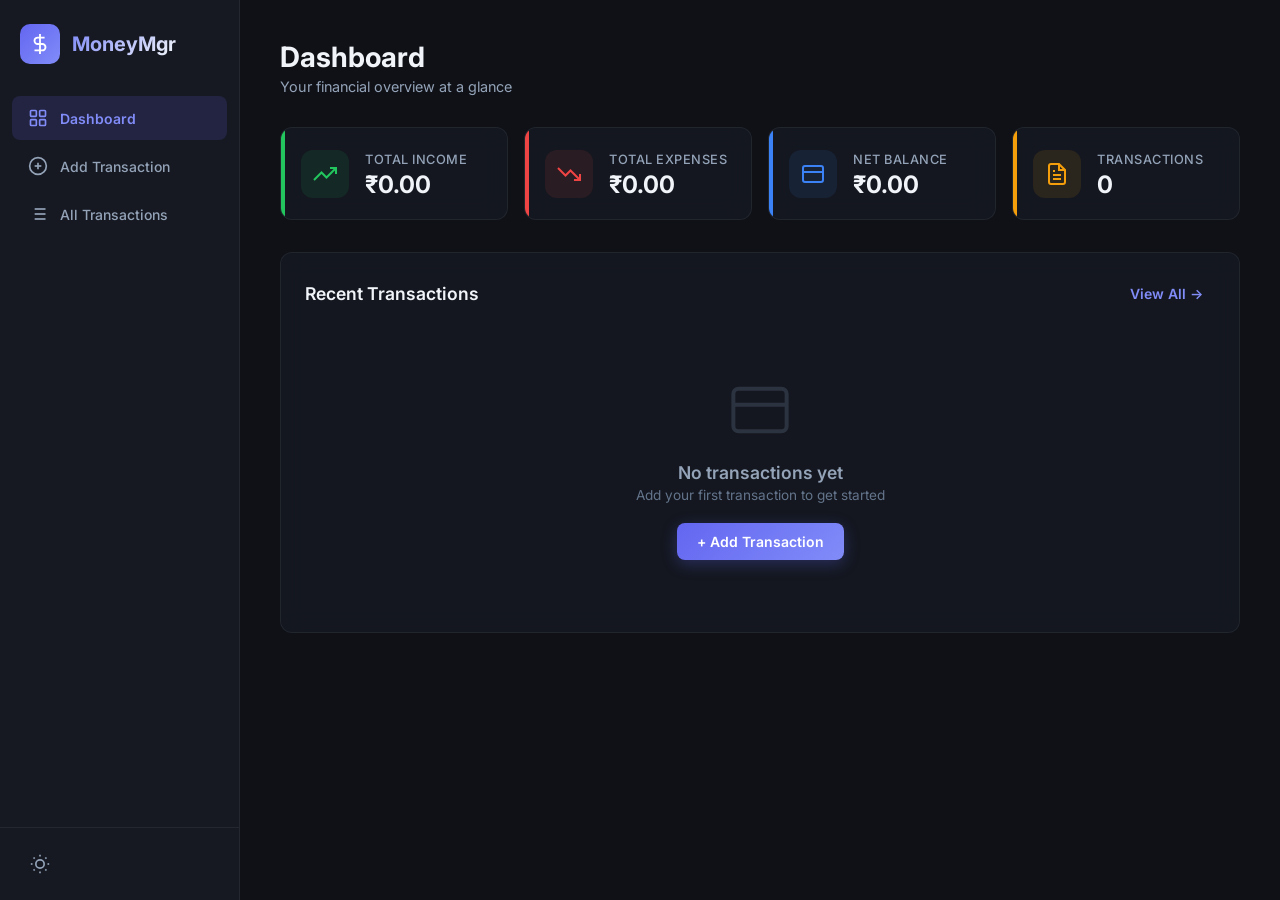
==== frontend/index.html @ 244f4309 "feat: Initial Money Manager implementation - Django backend with DRF REST API (full CRUD + summary e" ====
<!DOCTYPE html>
<html lang="en">
<head>
    <meta charset="UTF-8">
    <meta name="viewport" content="width=device-width, initial-scale=1.0">
    <meta name="description" content="Money Manager — Track your income and expenses with a clean, modern interface.">
    <title>Money Manager — Smart Finance Tracker</title>
    <link rel="preconnect" href="https://fonts.googleapis.com">
    <link rel="preconnect" href="https://fonts.gstatic.com" crossorigin>
    <link href="https://fonts.googleapis.com/css2?family=Inter:wght@300;400;500;600;700;800&display=swap" rel="stylesheet">
    <link rel="stylesheet" href="css/styles.css">
</head>
<body>
    <!-- SIDEBAR -->
    <aside class="sidebar" id="sidebar">
        <div class="sidebar-header">
            <div class="logo">
                <div class="logo-icon">
                    <svg viewBox="0 0 24 24" fill="none" stroke="currentColor" stroke-width="2">
                        <path d="M12 1v22M17 5H9.5a3.5 3.5 0 000 7h5a3.5 3.5 0 010 7H6"/>
                    </svg>
                </div>
                <span class="logo-text">MoneyMgr</span>
            </div>
        </div>
        <nav class="sidebar-nav">
            <a href="#" class="nav-item active" data-section="dashboard">
                <svg viewBox="0 0 24 24" fill="none" stroke="currentColor" stroke-width="2"><rect x="3" y="3" width="7" height="7" rx="1"/><rect x="14" y="3" width="7" height="7" rx="1"/><rect x="3" y="14" width="7" height="7" rx="1"/><rect x="14" y="14" width="7" height="7" rx="1"/></svg>
                <span>Dashboard</span>
            </a>
            <a href="#" class="nav-item" data-section="add-transaction">
                <svg viewBox="0 0 24 24" fill="none" stroke="currentColor" stroke-width="2"><circle cx="12" cy="12" r="10"/><line x1="12" y1="8" x2="12" y2="16"/><line x1="8" y1="12" x2="16" y2="12"/></svg>
                <span>Add Transaction</span>
            </a>
            <a href="#" class="nav-item" data-section="transactions">
                <svg viewBox="0 0 24 24" fill="none" stroke="currentColor" stroke-width="2"><line x1="8" y1="6" x2="21" y2="6"/><line x1="8" y1="12" x2="21" y2="12"/><line x1="8" y1="18" x2="21" y2="18"/><line x1="3" y1="6" x2="3.01" y2="6"/><line x1="3" y1="12" x2="3.01" y2="12"/><line x1="3" y1="18" x2="3.01" y2="18"/></svg>
                <span>All Transactions</span>
            </a>
        </nav>
        <div class="sidebar-footer">
            <div class="theme-toggle" id="themeToggle">
                <svg class="sun-icon" viewBox="0 0 24 24" fill="none" stroke="currentColor" stroke-width="2"><circle cx="12" cy="12" r="5"/><line x1="12" y1="1" x2="12" y2="3"/><line x1="12" y1="21" x2="12" y2="23"/><line x1="4.22" y1="4.22" x2="5.64" y2="5.64"/><line x1="18.36" y1="18.36" x2="19.78" y2="19.78"/><line x1="1" y1="12" x2="3" y2="12"/><line x1="21" y1="12" x2="23" y2="12"/><line x1="4.22" y1="19.78" x2="5.64" y2="18.36"/><line x1="18.36" y1="5.64" x2="19.78" y2="4.22"/></svg>
                <svg class="moon-icon" viewBox="0 0 24 24" fill="none" stroke="currentColor" stroke-width="2"><path d="M21 12.79A9 9 0 1 1 11.21 3 7 7 0 0 0 21 12.79z"/></svg>
            </div>
        </div>
    </aside>

    <!-- MOBILE HEADER -->
    <header class="mobile-header" id="mobileHeader">
        <button class="hamburger" id="hamburger">
            <span></span><span></span><span></span>
        </button>
        <div class="mobile-logo">
            <div class="logo-icon small">
                <svg viewBox="0 0 24 24" fill="none" stroke="currentColor" stroke-width="2">
                    <path d="M12 1v22M17 5H9.5a3.5 3.5 0 000 7h5a3.5 3.5 0 010 7H6"/>
                </svg>
            </div>
            <span>MoneyMgr</span>
        </div>
    </header>

    <!-- MAIN CONTENT -->
    <main class="main-content" id="mainContent">

        <!-- DASHBOARD -->
        <section class="section active" id="section-dashboard">
            <div class="section-header">
                <h1>Dashboard</h1>
                <p class="subtitle">Your financial overview at a glance</p>
            </div>
            <div class="summary-cards">
                <div class="card summary-card credited" id="cardCredited">
                    <div class="card-icon">
                        <svg viewBox="0 0 24 24" fill="none" stroke="currentColor" stroke-width="2"><polyline points="23 6 13.5 15.5 8.5 10.5 1 18"/><polyline points="17 6 23 6 23 12"/></svg>
                    </div>
                    <div class="card-info">
                        <span class="card-label">Total Income</span>
                        <span class="card-value" id="totalCredited">₹0.00</span>
                    </div>
                </div>
                <div class="card summary-card spent" id="cardSpent">
                    <div class="card-icon">
                        <svg viewBox="0 0 24 24" fill="none" stroke="currentColor" stroke-width="2"><polyline points="23 18 13.5 8.5 8.5 13.5 1 6"/><polyline points="17 18 23 18 23 12"/></svg>
                    </div>
                    <div class="card-info">
                        <span class="card-label">Total Expenses</span>
                        <span class="card-value" id="totalSpent">₹0.00</span>
                    </div>
                </div>
                <div class="card summary-card balance" id="cardBalance">
                    <div class="card-icon">
                        <svg viewBox="0 0 24 24" fill="none" stroke="currentColor" stroke-width="2"><rect x="2" y="4" width="20" height="16" rx="2"/><line x1="2" y1="10" x2="22" y2="10"/></svg>
                    </div>
                    <div class="card-info">
                        <span class="card-label">Net Balance</span>
                        <span class="card-value" id="netBalance">₹0.00</span>
                    </div>
                </div>
                <div class="card summary-card count" id="cardCount">
                    <div class="card-icon">
                        <svg viewBox="0 0 24 24" fill="none" stroke="currentColor" stroke-width="2"><path d="M14 2H6a2 2 0 0 0-2 2v16a2 2 0 0 0 2 2h12a2 2 0 0 0 2-2V8z"/><polyline points="14 2 14 8 20 8"/><line x1="16" y1="13" x2="8" y2="13"/><line x1="16" y1="17" x2="8" y2="17"/><polyline points="10 9 9 9 8 9"/></svg>
                    </div>
                    <div class="card-info">
                        <span class="card-label">Transactions</span>
                        <span class="card-value" id="txnCount">0</span>
                    </div>
                </div>
            </div>
            <div class="card recent-transactions">
                <div class="card-header">
                    <h2>Recent Transactions</h2>
                    <button class="btn btn-ghost" onclick="showSection('transactions')">View All →</button>
                </div>
                <div class="transactions-list" id="recentTransactions">
                    <div class="empty-state" id="dashboardEmpty">
                        <svg viewBox="0 0 24 24" fill="none" stroke="currentColor" stroke-width="1.5" class="empty-icon"><rect x="2" y="4" width="20" height="16" rx="2"/><line x1="2" y1="10" x2="22" y2="10"/></svg>
                        <p>No transactions yet</p>
                        <span>Add your first transaction to get started</span>
                        <button class="btn btn-primary" onclick="showSection('add-transaction')">+ Add Transaction</button>
                    </div>
                </div>
            </div>
        </section>

        <!-- ADD TRANSACTION -->
        <section class="section" id="section-add-transaction">
            <div class="section-header">
                <h1>Add Transaction</h1>
                <p class="subtitle">Record a new income or expense</p>
            </div>
            <div class="card form-card">
                <form id="transactionForm" novalidate>
                    <div class="form-group">
                        <label class="form-label">Transaction Type</label>
                        <div class="status-toggle" id="statusToggle">
                            <button type="button" class="toggle-btn active" data-status="spent">
                                <svg viewBox="0 0 24 24" fill="none" stroke="currentColor" stroke-width="2"><polyline points="23 18 13.5 8.5 8.5 13.5 1 6"/></svg>
                                Expense
                            </button>
                            <button type="button" class="toggle-btn" data-status="credited">
                                <svg viewBox="0 0 24 24" fill="none" stroke="currentColor" stroke-width="2"><polyline points="23 6 13.5 15.5 8.5 10.5 1 18"/></svg>
                                Income
                            </button>
                        </div>
                        <input type="hidden" id="status" name="status" value="spent">
                    </div>
                    <div class="form-group">
                        <label class="form-label" for="amount">Amount (₹)</label>
                        <div class="input-wrapper currency">
                            <span class="input-prefix">₹</span>
                            <input type="number" id="amount" name="amount" placeholder="0.00" step="0.01" min="0.01" required>
                        </div>
                        <span class="form-error" id="amountError"></span>
                    </div>
                    <div class="form-group">
                        <label class="form-label" for="category">Category</label>
                        <div class="category-grid" id="categoryGrid">
                            <button type="button" class="category-chip active" data-category="food">🍕 Food</button>
                            <button type="button" class="category-chip" data-category="transport">🚗 Transport</button>
                            <button type="button" class="category-chip" data-category="shopping">🛍️ Shopping</button>
                            <button type="button" class="category-chip" data-category="bills">💡 Bills</button>
                            <button type="button" class="category-chip" data-category="health">🏥 Health</button>
                            <button type="button" class="category-chip" data-category="entertainment">🎬 Entertainment</button>
                            <button type="button" class="category-chip" data-category="salary">💰 Salary</button>
                            <button type="button" class="category-chip" data-category="freelance">💻 Freelance</button>
                            <button type="button" class="category-chip" data-category="investment">📈 Investment</button>
                            <button type="button" class="category-chip" data-category="other">📋 Other</button>
                        </div>
                        <input type="hidden" id="category" name="category" value="food">
                    </div>
                    <div class="form-group">
                        <label class="form-label" for="date">Date</label>
                        <input type="date" id="date" name="date" required>
                    </div>
                    <div class="form-group">
                        <label class="form-label" for="description">Description <span class="optional">(optional)</span></label>
                        <textarea id="description" name="description" rows="3" placeholder="e.g., Lunch at office canteen"></textarea>
                    </div>
                    <button type="submit" class="btn btn-primary btn-lg btn-submit" id="submitBtn">
                        <span class="btn-text">Save Transaction</span>
                        <span class="btn-loader">
                            <svg class="spinner" viewBox="0 0 24 24"><circle cx="12" cy="12" r="10" fill="none" stroke="currentColor" stroke-width="3" stroke-dasharray="31.4" stroke-linecap="round"/></svg>
                        </span>
                    </button>
                </form>
            </div>
        </section>

        <!-- ALL TRANSACTIONS -->
        <section class="section" id="section-transactions">
            <div class="section-header">
                <h1>All Transactions</h1>
                <p class="subtitle">Complete history of your finances</p>
            </div>
            <div class="card filters-card">
                <div class="filters-row">
                    <div class="filter-group">
                        <label for="filterStatus">Status</label>
                        <select id="filterStatus">
                            <option value="">All</option>
                            <option value="spent">Expenses</option>
                            <option value="credited">Income</option>
                        </select>
                    </div>
                    <div class="filter-group">
                        <label for="filterCategory">Category</label>
                        <select id="filterCategory">
                            <option value="">All Categories</option>
                            <option value="food">🍕 Food & Dining</option>
                            <option value="transport">🚗 Transport & Fuel</option>
                            <option value="shopping">🛍️ Shopping</option>
                            <option value="bills">💡 Bills & Utilities</option>
                            <option value="health">🏥 Health & Medical</option>
                            <option value="entertainment">🎬 Entertainment</option>
                            <option value="salary">💰 Salary & Income</option>
                            <option value="freelance">💻 Freelance Income</option>
                            <option value="investment">📈 Investments</option>
                            <option value="other">📋 Miscellaneous</option>
                        </select>
                    </div>
                </div>
            </div>
            <div class="card table-card">
                <div class="table-responsive">
                    <table class="transactions-table" id="transactionsTable">
                        <thead>
                            <tr>
                                <th>Date</th>
                                <th>Category</th>
                                <th>Description</th>
                                <th>Status</th>
                                <th class="text-right">Amount</th>
                                <th class="text-center">Actions</th>
                            </tr>
                        </thead>
                        <tbody id="transactionsBody"></tbody>
                    </table>
                </div>
                <div class="empty-state" id="tableEmpty" style="display:none;">
                    <svg viewBox="0 0 24 24" fill="none" stroke="currentColor" stroke-width="1.5" class="empty-icon"><path d="M14 2H6a2 2 0 0 0-2 2v16a2 2 0 0 0 2 2h12a2 2 0 0 0 2-2V8z"/><polyline points="14 2 14 8 20 8"/></svg>
                    <p>No transactions found</p>
                    <span>Try adjusting your filters or add a new transaction</span>
                </div>
            </div>
        </section>
    </main>

    <!-- TOAST -->
    <div class="toast-container" id="toastContainer"></div>

    <!-- DELETE MODAL -->
    <div class="modal-overlay" id="deleteModal">
        <div class="modal">
            <div class="modal-icon">
                <svg viewBox="0 0 24 24" fill="none" stroke="currentColor" stroke-width="2"><polyline points="3 6 5 6 21 6"/><path d="M19 6v14a2 2 0 0 1-2 2H7a2 2 0 0 1-2-2V6m3 0V4a2 2 0 0 1 2-2h4a2 2 0 0 1 2 2v2"/><line x1="10" y1="11" x2="10" y2="17"/><line x1="14" y1="11" x2="14" y2="17"/></svg>
            </div>
            <h3>Delete Transaction?</h3>
            <p>This action cannot be undone. The transaction will be permanently removed.</p>
            <div class="modal-actions">
                <button class="btn btn-ghost" id="cancelDelete">Cancel</button>
                <button class="btn btn-danger" id="confirmDelete">Delete</button>
            </div>
        </div>
    </div>

    <script src="js/app.js"></script>
</body>
</html>
---- frontend/css/styles.css ----
/* Money Manager — Design System */
:root {
  --bg-primary: #0f1117; --bg-secondary: #161922;
  --bg-card: rgba(22, 25, 34, 0.8); --bg-card-hover: rgba(30, 34, 48, 0.9);
  --bg-input: rgba(255,255,255,0.04);
  --border: rgba(255,255,255,0.06); --border-focus: rgba(99,102,241,0.5);
  --text-primary: #f1f5f9; --text-secondary: #94a3b8; --text-muted: #64748b;
  --accent: #6366f1; --accent-light: #818cf8; --accent-glow: rgba(99,102,241,0.15);
  --green: #22c55e; --green-bg: rgba(34,197,94,0.1); --green-border: rgba(34,197,94,0.2);
  --red: #ef4444; --red-bg: rgba(239,68,68,0.1); --red-border: rgba(239,68,68,0.2);
  --blue: #3b82f6; --blue-bg: rgba(59,130,246,0.1);
  --yellow: #f59e0b; --yellow-bg: rgba(245,158,11,0.1);
  --sidebar-width: 240px; --radius: 12px; --radius-sm: 8px;
  --shadow: 0 4px 24px rgba(0,0,0,0.3);
  --transition: 0.2s cubic-bezier(0.4,0,0.2,1);
}
[data-theme="light"] {
  --bg-primary: #f8fafc; --bg-secondary: #ffffff;
  --bg-card: rgba(255,255,255,0.9); --bg-card-hover: rgba(248,250,252,1);
  --bg-input: rgba(0,0,0,0.03); --border: rgba(0,0,0,0.08);
  --text-primary: #1e293b; --text-secondary: #475569; --text-muted: #94a3b8;
  --shadow: 0 4px 24px rgba(0,0,0,0.08);
}
*, *::before, *::after { box-sizing: border-box; margin: 0; padding: 0; }
html { font-size: 16px; scroll-behavior: smooth; }
body { font-family: 'Inter', -apple-system, sans-serif; background: var(--bg-primary); color: var(--text-primary); min-height: 100vh; display: flex; overflow-x: hidden; transition: background var(--transition), color var(--transition); }

.sidebar { width: var(--sidebar-width); height: 100vh; position: fixed; left: 0; top: 0; background: var(--bg-secondary); border-right: 1px solid var(--border); display: flex; flex-direction: column; z-index: 100; transition: transform 0.3s ease; }
.sidebar-header { padding: 24px 20px; }
.logo { display: flex; align-items: center; gap: 12px; }
.logo-icon { width: 40px; height: 40px; background: linear-gradient(135deg, var(--accent), var(--accent-light)); border-radius: 10px; display: flex; align-items: center; justify-content: center; color: white; }
.logo-icon svg { width: 22px; height: 22px; }
.logo-icon.small { width: 32px; height: 32px; }
.logo-icon.small svg { width: 18px; height: 18px; }
.logo-text { font-size: 1.25rem; font-weight: 700; background: linear-gradient(135deg, var(--accent-light), var(--text-primary)); -webkit-background-clip: text; -webkit-text-fill-color: transparent; }
.sidebar-nav { flex: 1; padding: 8px 12px; display: flex; flex-direction: column; gap: 4px; }
.nav-item { display: flex; align-items: center; gap: 12px; padding: 12px 16px; border-radius: var(--radius-sm); color: var(--text-secondary); text-decoration: none; font-size: 0.875rem; font-weight: 500; transition: all var(--transition); }
.nav-item svg { width: 20px; height: 20px; flex-shrink: 0; }
.nav-item:hover { background: var(--accent-glow); color: var(--text-primary); }
.nav-item.active { background: var(--accent-glow); color: var(--accent-light); font-weight: 600; }
.sidebar-footer { padding: 16px 20px; border-top: 1px solid var(--border); }
.theme-toggle { width: 40px; height: 40px; border-radius: var(--radius-sm); display: flex; align-items: center; justify-content: center; cursor: pointer; color: var(--text-secondary); }
.theme-toggle:hover { background: var(--accent-glow); color: var(--accent-light); }
.theme-toggle svg { width: 20px; height: 20px; }
.moon-icon { display: none; }
[data-theme="light"] .sun-icon { display: none; }
[data-theme="light"] .moon-icon { display: block; }

.mobile-header { display: none; position: fixed; top: 0; left: 0; right: 0; height: 56px; background: var(--bg-secondary); border-bottom: 1px solid var(--border); align-items: center; padding: 0 16px; z-index: 90; gap: 12px; }
.hamburger { background: none; border: none; cursor: pointer; width: 32px; height: 32px; display: flex; flex-direction: column; justify-content: center; gap: 5px; padding: 4px; }
.hamburger span { width: 100%; height: 2px; background: var(--text-primary); border-radius: 2px; }
.mobile-logo { display: flex; align-items: center; gap: 8px; font-weight: 700; font-size: 1.1rem; color: var(--text-primary); }

.main-content { margin-left: var(--sidebar-width); flex: 1; padding: 40px; max-width: 1200px; width: 100%; }
.section { display: none; animation: fadeIn 0.3s ease; }
.section.active { display: block; }
@keyframes fadeIn { from { opacity: 0; transform: translateY(12px); } to { opacity: 1; transform: translateY(0); } }
.section-header { margin-bottom: 32px; }
.section-header h1 { font-size: 1.75rem; font-weight: 700; margin-bottom: 4px; }
.subtitle { color: var(--text-secondary); font-size: 0.9rem; }

.card { background: var(--bg-card); border: 1px solid var(--border); border-radius: var(--radius); padding: 24px; backdrop-filter: blur(12px); transition: all var(--transition); }
.card:hover { border-color: rgba(255,255,255,0.1); }
.summary-cards { display: grid; grid-template-columns: repeat(auto-fit, minmax(220px, 1fr)); gap: 16px; margin-bottom: 32px; }
.summary-card { display: flex; align-items: center; gap: 16px; padding: 20px; position: relative; overflow: hidden; }
.summary-card::before { content: ''; position: absolute; top: 0; left: 0; width: 4px; height: 100%; border-radius: 0 4px 4px 0; }
.summary-card.credited::before { background: var(--green); }
.summary-card.spent::before { background: var(--red); }
.summary-card.balance::before { background: var(--blue); }
.summary-card.count::before { background: var(--yellow); }
.card-icon { width: 48px; height: 48px; border-radius: 12px; display: flex; align-items: center; justify-content: center; flex-shrink: 0; }
.card-icon svg { width: 24px; height: 24px; }
.credited .card-icon { background: var(--green-bg); color: var(--green); }
.spent .card-icon { background: var(--red-bg); color: var(--red); }
.balance .card-icon { background: var(--blue-bg); color: var(--blue); }
.count .card-icon { background: var(--yellow-bg); color: var(--yellow); }
.card-label { font-size: 0.8rem; font-weight: 500; color: var(--text-secondary); text-transform: uppercase; letter-spacing: 0.5px; }
.card-value { font-size: 1.5rem; font-weight: 700; display: block; margin-top: 2px; }
.card-header { display: flex; justify-content: space-between; align-items: center; margin-bottom: 20px; }
.card-header h2 { font-size: 1.1rem; font-weight: 600; }

.btn { display: inline-flex; align-items: center; justify-content: center; gap: 8px; padding: 10px 20px; border: none; border-radius: var(--radius-sm); font-family: inherit; font-size: 0.875rem; font-weight: 600; cursor: pointer; transition: all var(--transition); }
.btn-primary { background: linear-gradient(135deg, var(--accent), var(--accent-light)); color: white; box-shadow: 0 4px 16px rgba(99,102,241,0.3); }
.btn-primary:hover { box-shadow: 0 6px 24px rgba(99,102,241,0.4); transform: translateY(-1px); }
.btn-ghost { background: transparent; color: var(--accent-light); padding: 8px 12px; }
.btn-ghost:hover { background: var(--accent-glow); }
.btn-danger { background: var(--red); color: white; }
.btn-danger:hover { background: #dc2626; }
.btn-lg { padding: 14px 28px; font-size: 1rem; }
.btn-submit { width: 100%; margin-top: 8px; position: relative; }
.btn-loader { display: none; }
.btn-submit.loading .btn-text { opacity: 0; }
.btn-submit.loading .btn-loader { display: flex; }
.spinner { width: 24px; height: 24px; animation: spin 0.8s linear infinite; }
@keyframes spin { to { transform: rotate(360deg); } }

.form-card { max-width: 640px; }
.form-group { margin-bottom: 24px; }
.form-label { display: block; font-size: 0.85rem; font-weight: 600; margin-bottom: 8px; }
.optional { color: var(--text-muted); font-weight: 400; }
.input-wrapper { position: relative; display: flex; align-items: center; }
.input-prefix { position: absolute; left: 16px; font-size: 1.1rem; font-weight: 600; color: var(--text-muted); }
.input-wrapper.currency input { padding-left: 40px; }
input[type="number"], input[type="date"], textarea, select { width: 100%; padding: 12px 16px; background: var(--bg-input); border: 1px solid var(--border); border-radius: var(--radius-sm); color: var(--text-primary); font-family: inherit; font-size: 0.95rem; transition: all var(--transition); outline: none; }
input:focus, textarea:focus, select:focus { border-color: var(--border-focus); box-shadow: 0 0 0 3px var(--accent-glow); }
textarea { resize: vertical; min-height: 80px; }
.form-error { display: block; color: var(--red); font-size: 0.8rem; margin-top: 4px; min-height: 1.2em; }

.status-toggle { display: flex; gap: 8px; }
.toggle-btn { flex: 1; display: flex; align-items: center; justify-content: center; gap: 8px; padding: 14px 16px; background: var(--bg-input); border: 2px solid var(--border); border-radius: var(--radius-sm); color: var(--text-secondary); font-family: inherit; font-size: 0.9rem; font-weight: 600; cursor: pointer; transition: all var(--transition); }
.toggle-btn svg { width: 18px; height: 18px; }
.toggle-btn:hover { border-color: rgba(255,255,255,0.15); }
.toggle-btn.active[data-status="spent"] { border-color: var(--red); background: var(--red-bg); color: var(--red); }
.toggle-btn.active[data-status="credited"] { border-color: var(--green); background: var(--green-bg); color: var(--green); }

.category-grid { display: flex; flex-wrap: wrap; gap: 8px; }
.category-chip { padding: 8px 16px; border: 1px solid var(--border); border-radius: 20px; background: var(--bg-input); color: var(--text-secondary); font-family: inherit; font-size: 0.825rem; font-weight: 500; cursor: pointer; transition: all var(--transition); }
.category-chip:hover { border-color: var(--accent); color: var(--text-primary); }
.category-chip.active { border-color: var(--accent); background: var(--accent-glow); color: var(--accent-light); }

.transactions-list { display: flex; flex-direction: column; }
.txn-item { display: flex; align-items: center; padding: 14px 0; border-bottom: 1px solid var(--border); gap: 14px; animation: slideIn 0.3s ease; }
.txn-item:last-child { border-bottom: none; }
@keyframes slideIn { from { opacity: 0; transform: translateX(-8px); } to { opacity: 1; transform: translateX(0); } }
.txn-emoji { width: 40px; height: 40px; border-radius: 10px; display: flex; align-items: center; justify-content: center; font-size: 1.2rem; background: var(--bg-input); flex-shrink: 0; }
.txn-details { flex: 1; min-width: 0; }
.txn-category { font-weight: 600; font-size: 0.9rem; margin-bottom: 2px; }
.txn-desc { font-size: 0.8rem; color: var(--text-muted); white-space: nowrap; overflow: hidden; text-overflow: ellipsis; }
.txn-amount { font-weight: 700; font-size: 1rem; flex-shrink: 0; }
.txn-amount.credited { color: var(--green); }
.txn-amount.spent { color: var(--red); }

.filters-card { margin-bottom: 16px; padding: 16px 20px; }
.filters-row { display: flex; gap: 16px; flex-wrap: wrap; }
.filter-group { display: flex; flex-direction: column; gap: 6px; min-width: 160px; }
.filter-group label { font-size: 0.8rem; font-weight: 500; color: var(--text-secondary); }
.filter-group select { padding: 8px 12px; font-size: 0.85rem; }
.table-responsive { overflow-x: auto; }
.transactions-table { width: 100%; border-collapse: collapse; }
.transactions-table th { text-align: left; padding: 12px 16px; font-size: 0.75rem; font-weight: 600; text-transform: uppercase; letter-spacing: 0.5px; color: var(--text-muted); border-bottom: 1px solid var(--border); }
.transactions-table td { padding: 14px 16px; font-size: 0.9rem; border-bottom: 1px solid var(--border); vertical-align: middle; }
.transactions-table tr:last-child td { border-bottom: none; }
.transactions-table tbody tr:hover { background: var(--bg-card-hover); }
.text-right { text-align: right; }
.text-center { text-align: center; }
.status-badge { display: inline-flex; align-items: center; padding: 4px 10px; border-radius: 20px; font-size: 0.75rem; font-weight: 600; }
.status-badge.credited { background: var(--green-bg); color: var(--green); border: 1px solid var(--green-border); }
.status-badge.spent { background: var(--red-bg); color: var(--red); border: 1px solid var(--red-border); }
.action-btn { background: none; border: none; cursor: pointer; color: var(--text-muted); padding: 6px; border-radius: 6px; transition: all var(--transition); }
.action-btn:hover { color: var(--red); background: var(--red-bg); }
.action-btn svg { width: 16px; height: 16px; }

.empty-state { text-align: center; padding: 48px 20px; color: var(--text-muted); }
.empty-icon { width: 64px; height: 64px; margin-bottom: 16px; opacity: 0.3; }
.empty-state p { font-size: 1.1rem; font-weight: 600; color: var(--text-secondary); margin-bottom: 4px; }
.empty-state span { font-size: 0.85rem; display: block; margin-bottom: 20px; }

.toast-container { position: fixed; bottom: 24px; right: 24px; z-index: 1000; display: flex; flex-direction: column; gap: 8px; }
.toast { padding: 14px 20px; border-radius: var(--radius-sm); font-size: 0.875rem; font-weight: 500; color: white; box-shadow: var(--shadow); animation: toastIn 0.3s ease, toastOut 0.3s ease 2.7s forwards; max-width: 360px; }
.toast.success { background: var(--green); }
.toast.error { background: var(--red); }
.toast.info { background: var(--accent); }
@keyframes toastIn { from { opacity: 0; transform: translateY(16px) scale(0.95); } to { opacity: 1; transform: translateY(0) scale(1); } }
@keyframes toastOut { to { opacity: 0; transform: translateY(-8px) scale(0.95); } }

.modal-overlay { position: fixed; inset: 0; background: rgba(0,0,0,0.6); backdrop-filter: blur(4px); display: none; align-items: center; justify-content: center; z-index: 200; }
.modal-overlay.active { display: flex; }
.modal { background: var(--bg-secondary); border: 1px solid var(--border); border-radius: var(--radius); padding: 32px; max-width: 400px; width: 90%; text-align: center; animation: modalIn 0.25s ease; }
@keyframes modalIn { from { opacity: 0; transform: scale(0.9); } to { opacity: 1; transform: scale(1); } }
.modal-icon { width: 56px; height: 56px; border-radius: 50%; background: var(--red-bg); color: var(--red); display: flex; align-items: center; justify-content: center; margin: 0 auto 16px; }
.modal-icon svg { width: 28px; height: 28px; }
.modal h3 { margin-bottom: 8px; font-size: 1.2rem; }
.modal p { color: var(--text-secondary); font-size: 0.9rem; margin-bottom: 24px; }
.modal-actions { display: flex; gap: 12px; justify-content: center; }

@media (max-width: 768px) {
  .sidebar { transform: translateX(-100%); }
  .sidebar.open { transform: translateX(0); }
  .mobile-header { display: flex; }
  .main-content { margin-left: 0; padding: 72px 16px 24px; }
  .summary-cards { grid-template-columns: repeat(2, 1fr); gap: 10px; }
  .summary-card { padding: 14px; }
  .card-value { font-size: 1.15rem; }
  .status-toggle { flex-direction: column; }
  .filters-row { flex-direction: column; gap: 10px; }
  .transactions-table th:nth-child(3), .transactions-table td:nth-child(3) { display: none; }
}
@media (max-width: 480px) { .summary-cards { grid-template-columns: 1fr; } }
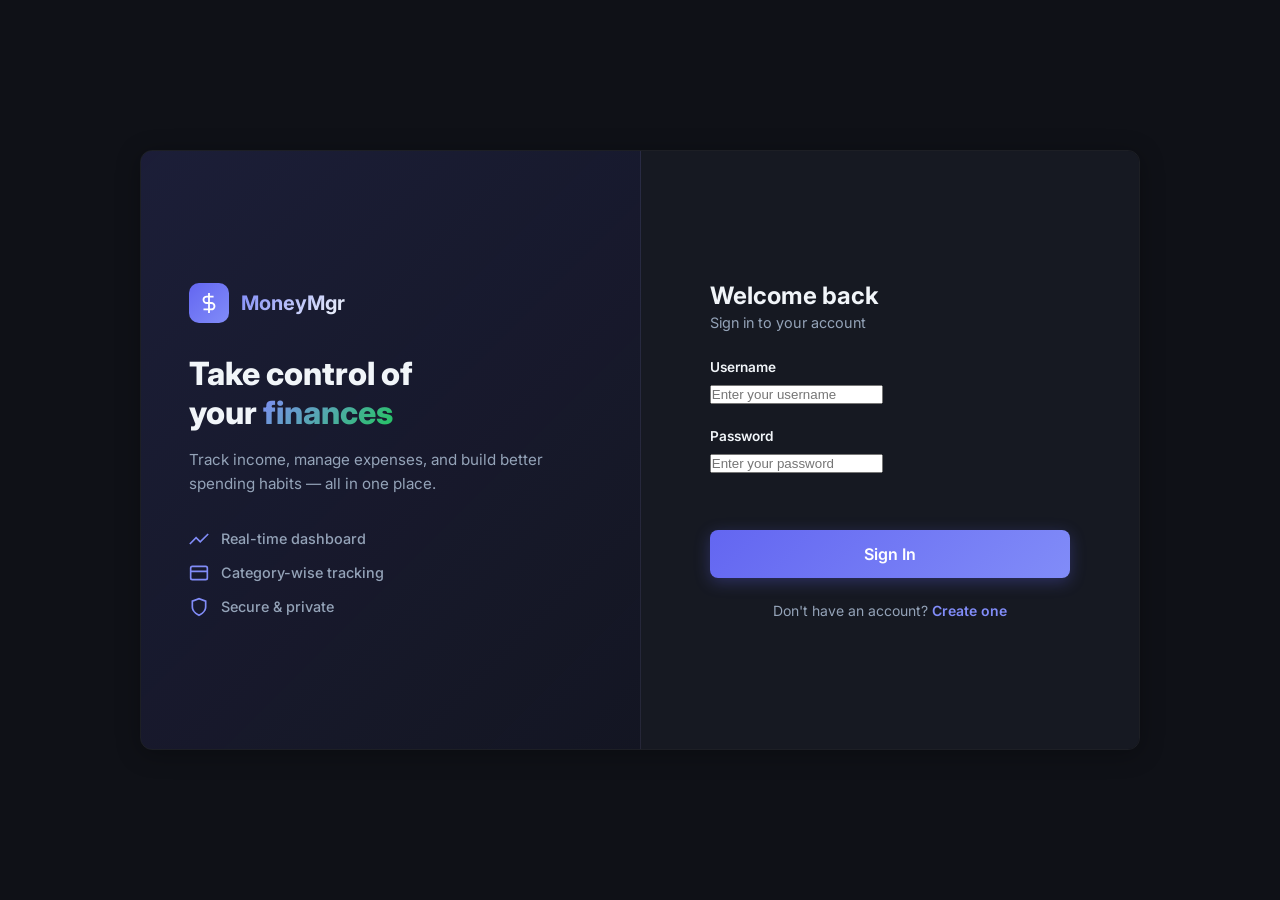
==== commit 5dff703e: "feat: Phase 2 — JWT User Authentication - Added accounts app with register, login (SimpleJWT), and p" ====
--- a/frontend/index.html
+++ b/frontend/index.html
@@ -9,6 +9,7 @@
     <link rel="preconnect" href="https://fonts.gstatic.com" crossorigin>
     <link href="https://fonts.googleapis.com/css2?family=Inter:wght@300;400;500;600;700;800&display=swap" rel="stylesheet">
     <link rel="stylesheet" href="css/styles.css">
+    <link rel="stylesheet" href="css/auth.css">
 </head>
 <body>
     <!-- SIDEBAR -->
@@ -38,6 +39,17 @@
             </a>
         </nav>
         <div class="sidebar-footer">
+            <div class="user-info" id="userInfo">
+                <div class="user-avatar">U</div>
+                <div class="user-details">
+                    <div class="user-name">Loading...</div>
+                    <div class="user-email"></div>
+                </div>
+            </div>
+            <button class="logout-btn" id="logoutBtn">
+                <svg viewBox="0 0 24 24" fill="none" stroke="currentColor" stroke-width="2"><path d="M9 21H5a2 2 0 0 1-2-2V5a2 2 0 0 1 2-2h4"/><polyline points="16 17 21 12 16 7"/><line x1="21" y1="12" x2="9" y2="12"/></svg>
+                Sign Out
+            </button>
             <div class="theme-toggle" id="themeToggle">
                 <svg class="sun-icon" viewBox="0 0 24 24" fill="none" stroke="currentColor" stroke-width="2"><circle cx="12" cy="12" r="5"/><line x1="12" y1="1" x2="12" y2="3"/><line x1="12" y1="21" x2="12" y2="23"/><line x1="4.22" y1="4.22" x2="5.64" y2="5.64"/><line x1="18.36" y1="18.36" x2="19.78" y2="19.78"/><line x1="1" y1="12" x2="3" y2="12"/><line x1="21" y1="12" x2="23" y2="12"/><line x1="4.22" y1="19.78" x2="5.64" y2="18.36"/><line x1="18.36" y1="5.64" x2="19.78" y2="4.22"/></svg>
                 <svg class="moon-icon" viewBox="0 0 24 24" fill="none" stroke="currentColor" stroke-width="2"><path d="M21 12.79A9 9 0 1 1 11.21 3 7 7 0 0 0 21 12.79z"/></svg>
--- a/frontend/css/auth.css
+++ b/frontend/css/auth.css
@@ -0,0 +1,53 @@
+/* Auth Page Styles */
+.auth-body { display: flex; align-items: center; justify-content: center; min-height: 100vh; padding: 0; }
+
+.auth-container { display: flex; width: 100%; max-width: 1000px; min-height: 600px; border-radius: var(--radius); overflow: hidden; border: 1px solid var(--border); box-shadow: var(--shadow); margin: 20px; }
+
+.auth-branding {
+  flex: 1; padding: 48px;
+  background: linear-gradient(135deg, rgba(99,102,241,0.15), rgba(99,102,241,0.05));
+  border-right: 1px solid var(--border);
+  display: flex; align-items: center;
+}
+.auth-brand-content { max-width: 400px; }
+.auth-branding h1 { font-size: 2rem; font-weight: 800; line-height: 1.2; margin: 32px 0 16px; }
+.gradient-text { background: linear-gradient(135deg, var(--accent-light), var(--green)); -webkit-background-clip: text; -webkit-text-fill-color: transparent; }
+.auth-branding p { color: var(--text-secondary); font-size: 0.95rem; line-height: 1.6; margin-bottom: 32px; }
+
+.auth-features { display: flex; flex-direction: column; gap: 14px; }
+.auth-feature { display: flex; align-items: center; gap: 12px; color: var(--text-secondary); font-size: 0.9rem; font-weight: 500; }
+.auth-feature svg { width: 20px; height: 20px; color: var(--accent-light); flex-shrink: 0; }
+
+.auth-forms {
+  flex: 1; padding: 48px;
+  background: var(--bg-secondary);
+  display: flex; align-items: center; justify-content: center;
+}
+
+.auth-form-wrapper { display: none; width: 100%; max-width: 360px; animation: fadeIn 0.3s ease; }
+.auth-form-wrapper.active { display: block; }
+.auth-form-wrapper h2 { font-size: 1.5rem; font-weight: 700; margin-bottom: 4px; }
+.auth-subtitle { color: var(--text-secondary); font-size: 0.9rem; margin-bottom: 28px; }
+
+.auth-error { color: var(--red); font-size: 0.85rem; min-height: 1.2em; margin-bottom: 8px; padding: 0 2px; }
+
+.auth-switch { text-align: center; margin-top: 24px; color: var(--text-secondary); font-size: 0.875rem; }
+.auth-switch a { color: var(--accent-light); text-decoration: none; font-weight: 600; }
+.auth-switch a:hover { text-decoration: underline; }
+
+/* User info in sidebar */
+.user-info { display: flex; align-items: center; gap: 10px; padding: 12px 16px; margin-bottom: 8px; }
+.user-avatar { width: 36px; height: 36px; border-radius: 50%; background: linear-gradient(135deg, var(--accent), var(--accent-light)); display: flex; align-items: center; justify-content: center; color: white; font-weight: 700; font-size: 0.9rem; flex-shrink: 0; }
+.user-details { flex: 1; min-width: 0; }
+.user-name { font-size: 0.85rem; font-weight: 600; white-space: nowrap; overflow: hidden; text-overflow: ellipsis; }
+.user-email { font-size: 0.75rem; color: var(--text-muted); white-space: nowrap; overflow: hidden; text-overflow: ellipsis; }
+
+.logout-btn { display: flex; align-items: center; gap: 10px; padding: 10px 16px; border-radius: var(--radius-sm); color: var(--text-muted); background: none; border: none; cursor: pointer; font-family: inherit; font-size: 0.85rem; width: 100%; transition: all var(--transition); }
+.logout-btn:hover { background: var(--red-bg); color: var(--red); }
+.logout-btn svg { width: 18px; height: 18px; }
+
+@media (max-width: 768px) {
+  .auth-container { flex-direction: column; max-width: 480px; }
+  .auth-branding { display: none; }
+  .auth-forms { padding: 32px 24px; }
+}
